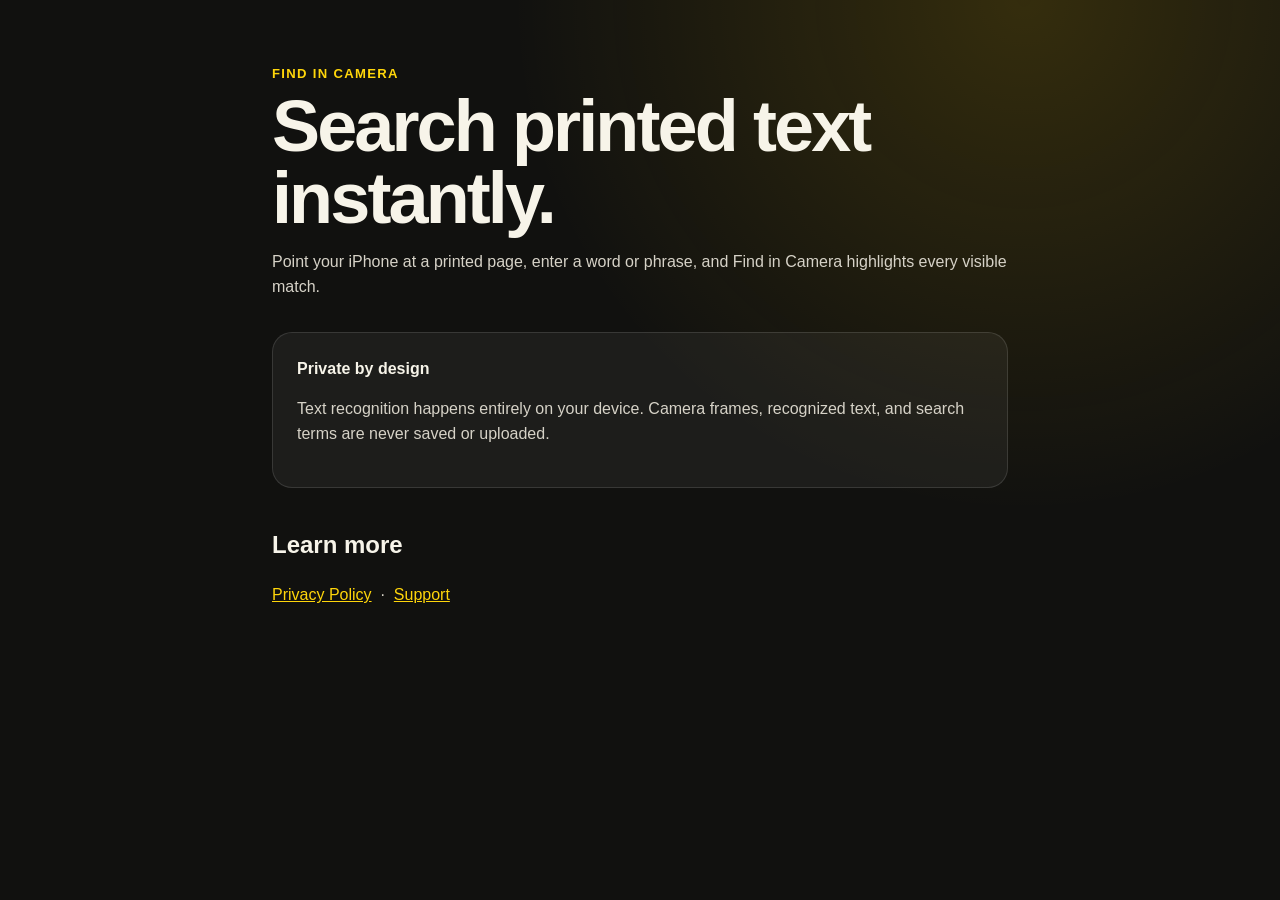
==== index.html @ 53d6af69 "Add initial HTML structure for Find in Camera" ====
<!doctype html>
<html lang="en">
<head>
  <meta charset="utf-8">
  <meta name="viewport" content="width=device-width, initial-scale=1">
  <meta
    name="description"
    content="Find in Camera searches for words and phrases on printed pages using private, on-device text recognition."
  >
  <title>Find in Camera</title>
  <link rel="stylesheet" href="styles.css">
</head>
<body>
  <main>
    <div class="eyebrow">Find in Camera</div>
    <h1>Search printed text instantly.</h1>

    <p>
      Point your iPhone at a printed page, enter a word or phrase,
      and Find in Camera highlights every visible match.
    </p>

    <div class="card">
      <strong>Private by design</strong>
      <p>
        Text recognition happens entirely on your device. Camera frames,
        recognized text, and search terms are never saved or uploaded.
      </p>
    </div>

    <h2>Learn more</h2>
    <p>
      <a href="privacy.html">Privacy Policy</a>
      &nbsp;·&nbsp;
      <a href="support.html">Support</a>
    </p>
  </main>
</body>
</html>
---- styles.css ----
:root {
  color-scheme: light dark;
  font-family: -apple-system, BlinkMacSystemFont, "Segoe UI", sans-serif;
  line-height: 1.55;
  background: #11110f;
  color: #f7f4e9;
}

* { box-sizing: border-box; }

body {
  margin: 0;
  background:
    radial-gradient(circle at 80% 0%, rgba(255, 204, 0, 0.15), transparent 32rem),
    #11110f;
}

main {
  width: min(46rem, calc(100% - 2rem));
  margin: 0 auto;
  padding: 4rem 0 6rem;
}

.eyebrow {
  color: #ffd60a;
  font-size: 0.82rem;
  font-weight: 700;
  letter-spacing: 0.1em;
  text-transform: uppercase;
}

h1 {
  margin: 0.35rem 0 0.5rem;
  font-size: clamp(2.2rem, 8vw, 4.5rem);
  line-height: 1;
  letter-spacing: -0.04em;
}

h2 { margin-top: 2.4rem; }

p, li { color: #d6d2c7; }

a { color: #ffd60a; }

.card {
  margin-top: 2rem;
  padding: 1.5rem;
  border: 1px solid rgba(255, 255, 255, 0.12);
  border-radius: 1.25rem;
  background: rgba(255, 255, 255, 0.05);
}

.updated { color: #9b978d; }
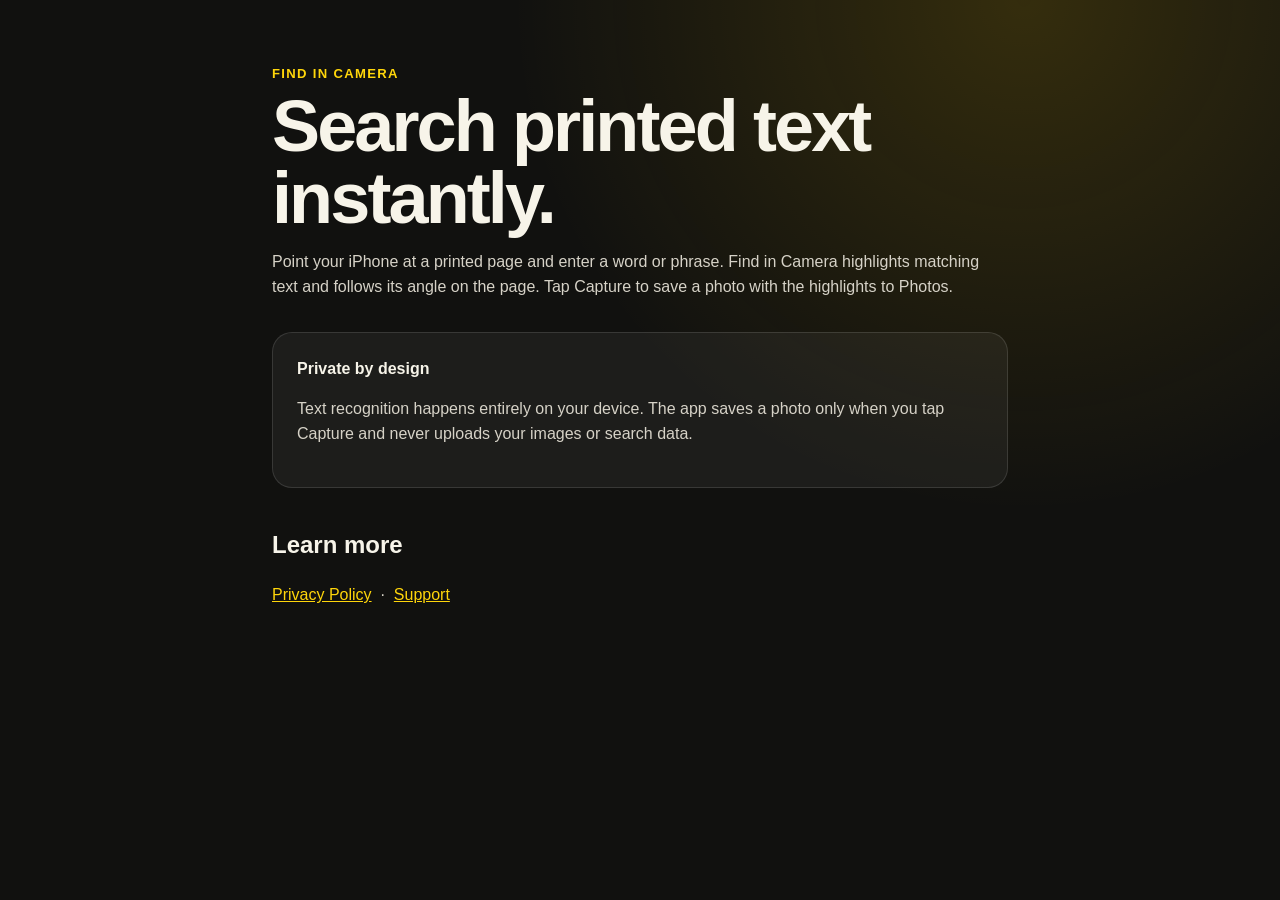
==== commit 7ef17eff: "Add files via upload" ====
--- a/index.html
+++ b/index.html
@@ -5,7 +5,7 @@
   <meta name="viewport" content="width=device-width, initial-scale=1">
   <meta
     name="description"
-    content="Find in Camera searches for words and phrases on printed pages using private, on-device text recognition."
+    content="Find in Camera searches printed pages using on-device text recognition and saves highlighted photos when you choose."
   >
   <title>Find in Camera</title>
   <link rel="stylesheet" href="styles.css">
@@ -16,15 +16,16 @@
     <h1>Search printed text instantly.</h1>
 
     <p>
-      Point your iPhone at a printed page, enter a word or phrase,
-      and Find in Camera highlights every visible match.
+      Point your iPhone at a printed page and enter a word or phrase.
+      Find in Camera highlights matching text and follows its angle on the page.
+      Tap Capture to save a photo with the highlights to Photos.
     </p>
 
     <div class="card">
       <strong>Private by design</strong>
       <p>
-        Text recognition happens entirely on your device. Camera frames,
-        recognized text, and search terms are never saved or uploaded.
+        Text recognition happens entirely on your device. The app saves a
+        photo only when you tap Capture and never uploads your images or search data.
       </p>
     </div>
 
